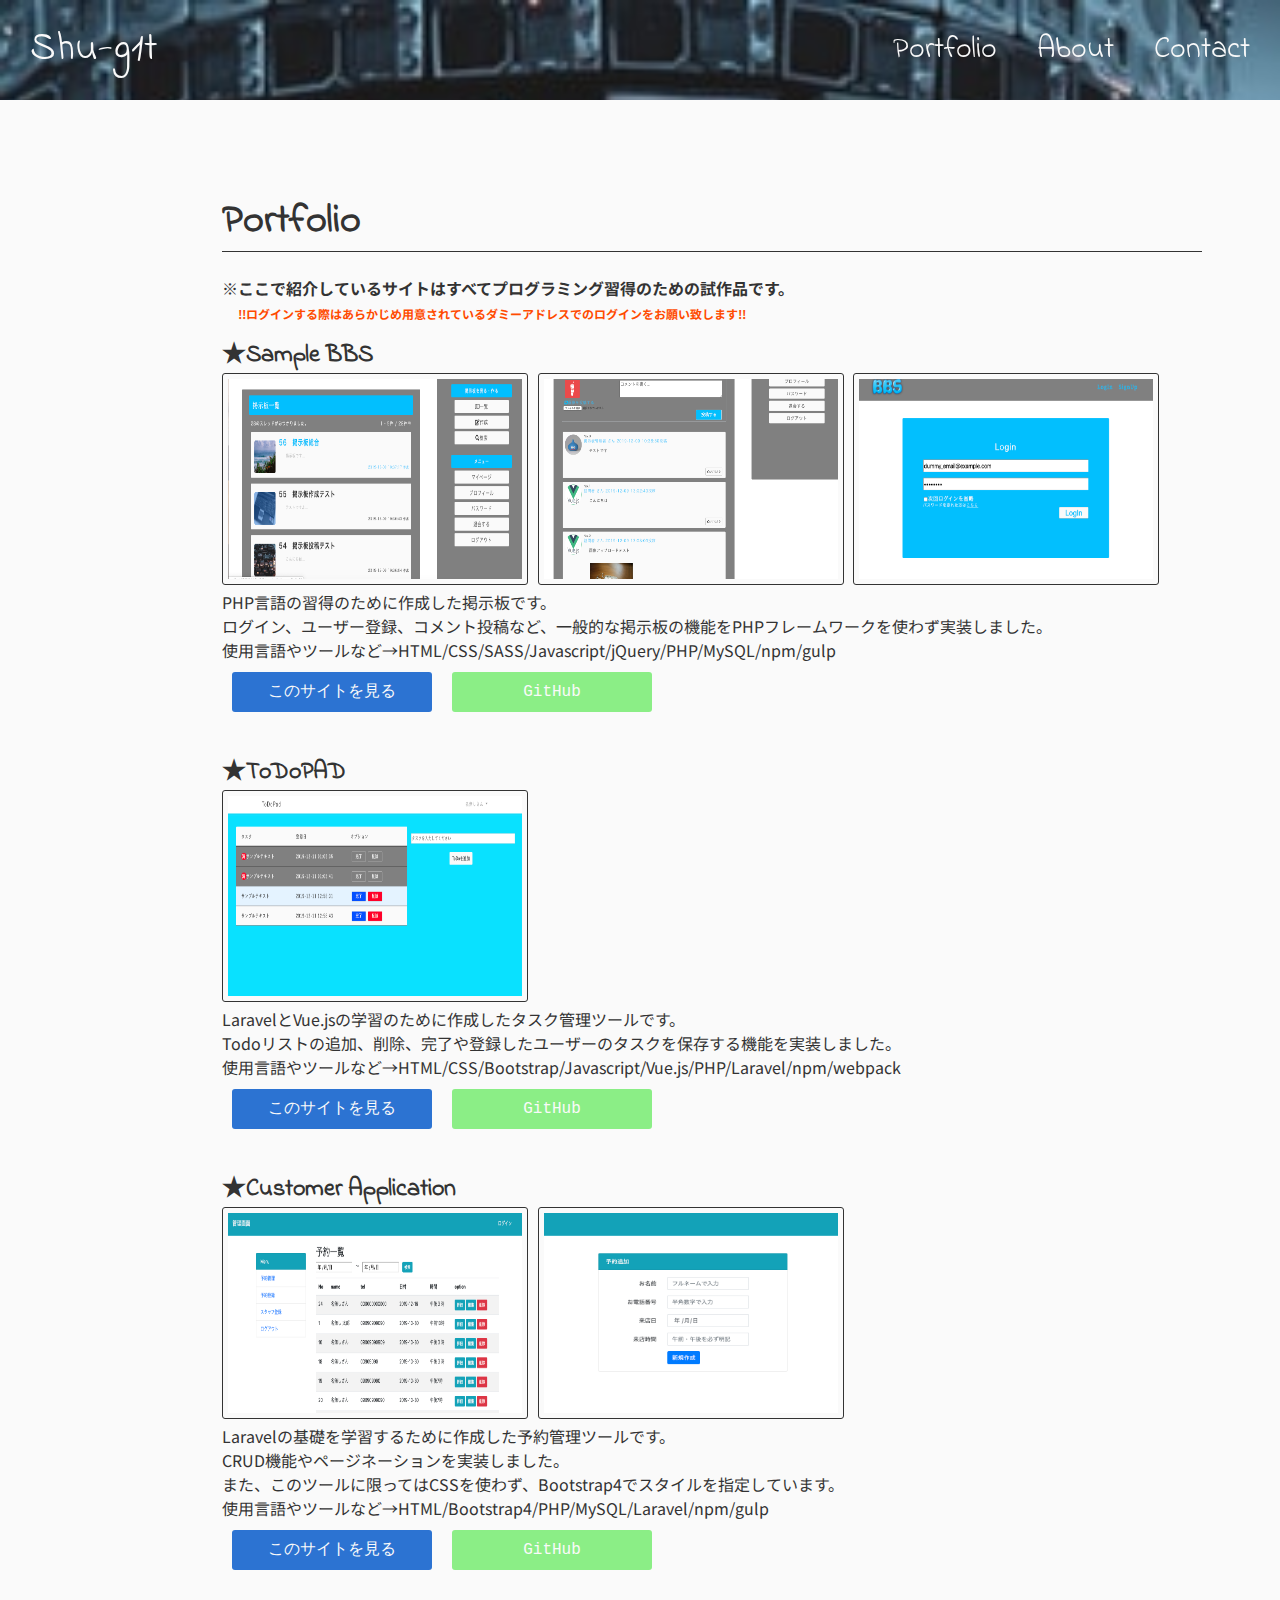
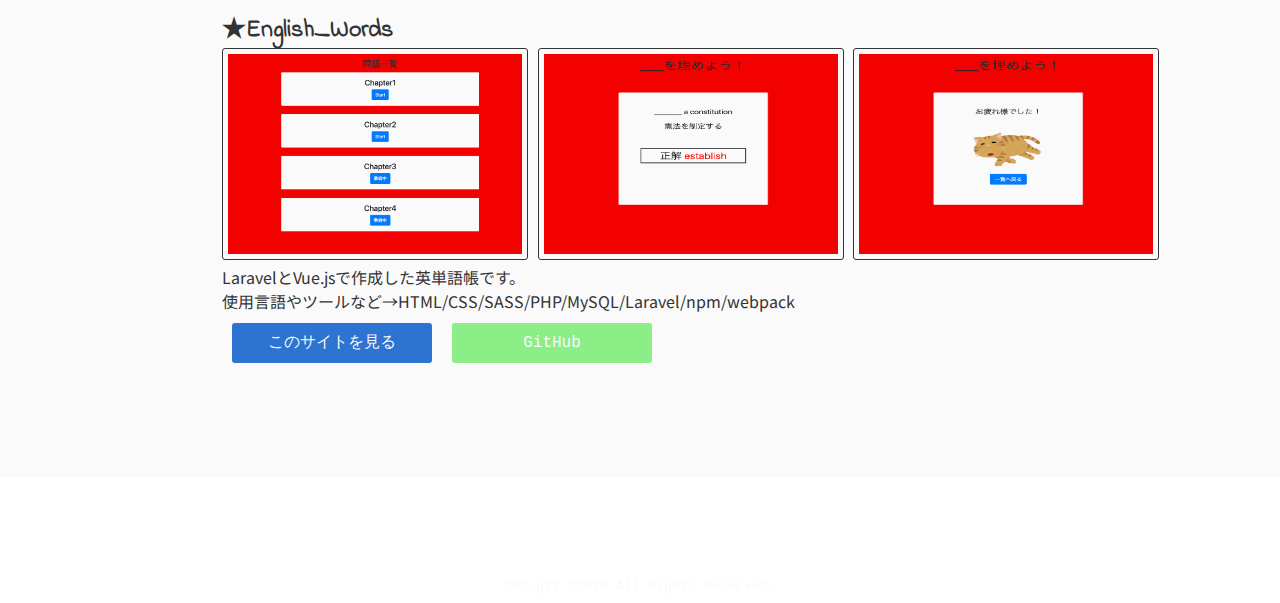
==== index.html @ 9e912536 "Update index.html" ====
<!DOCTYPE html>
<html lang="ja" dir="ltr">
  <head>
    <meta charset="utf-8">
    <link rel="stylesheet" href="portfolio.css">
    <link href="https://fonts.googleapis.com/css?family=Noto+Sans+JP&display=swap" rel="stylesheet">
    <link href="https://fonts.googleapis.com/css?family=Indie+Flower&display=swap" rel="stylesheet">
    <link href="https://fonts.googleapis.com/css?family=Indie+Flower|Sigmar+One&display=swap" rel="stylesheet">
    <link rel="stylesheet" href="https://use.fontawesome.com/releases/v5.1.0/css/all.css" integrity="sha384-lKuwvrZot6UHsBSfcMvOkWwlCMgc0TaWr+30HWe3a4ltaBwTZhyTEggF5tJv8tbt" crossorigin="anonymous">
    <title>ポートフォリオ一覧</title>
  </head>
  <body>

    <!-- ヘッダーはじめ -->
    <header class="js-header-target js-header">
      <div class="header-logo">Shu-g1t</div>
      <nav id="header-right">
        <ul>
          <li><a href="#">Portfolio</a></li>
          <li><a href="about.html">About</a></li>
          <li><a href="#">Contact</a></li>
        </ul>
      </nav>
    </header>
    <!-- ヘッダ終わり -->

    <section class="portfolio_list js-main-target">
      <h1>Portfolio</h1>
      <div class="portfolio_list--wrap">
        <h2>※ここで紹介しているサイトはすべてプログラミング習得のための試作品です。<br>
          &nbsp;&nbsp;&nbsp;&nbsp;<span class="red">!!ログインする際はあらかじめ用意されているダミーアドレスでのログインをお願い致します!!</span>
        </h2>
        <div class="portfolio_list--el">
          <h3>★Sample BBS</h3>
          <img src="images/p_title1.png" alt="">
          <img src="images/p_title1-2.png" alt="">
          <img src="images/p_title1-3.png" alt="">
          <p>PHP言語の習得のために作成した掲示板です。<br>
             ログイン、ユーザー登録、コメント投稿など、一般的な掲示板の機能をPHPフレームワークを使わず実装しました。<br>
             使用言語やツールなど→HTML/CSS/SASS/Javascript/jQuery/PHP/MySQL/npm/gulp
          </p>
          <div class="button-wrap">
            <a class="site-link bg-site" href="#">このサイトを見る</a><a class="site-link bg-git" href="https://github.com/shu-g1t/sample_bbs"><i class="fab fa-github"></i> GitHub</a>
          </div>
        </div>
        <div class="portfolio_list--el">
          <h3>★ToDoPAD</h3>
          <img src="images/p_title3-2.png" alt="">
          <p>LaravelとVue.jsの学習のために作成したタスク管理ツールです。<br>
             Todoリストの追加、削除、完了や登録したユーザーのタスクを保存する機能を実装しました。<br>
             使用言語やツールなど→HTML/CSS/Bootstrap/Javascript/Vue.js/PHP/Laravel/npm/webpack
          </p>
          <div class="button-wrap">
            <a class="site-link bg-site" href="http://dry-crag-92023.herokuapp.com/">このサイトを見る</a><a href="https://github.com/shu-g1t/ToDoPAD" class="site-link bg-git" href="#"><i class="fab fa-github"></i> GitHub</a>
          </div>
        </div>
        <div class="portfolio_list--el">
          <h3>★Customer Application</h3>
          <img src="images/p_title2-1.png" alt="">
          <img src="images/p_title2-2.png" alt="">
          <p>Laravelの基礎を学習するために作成した予約管理ツールです。<br>
             CRUD機能やページネーションを実装しました。<br>
             また、このツールに限ってはCSSを使わず、Bootstrap4でスタイルを指定しています。<br>
             使用言語やツールなど→HTML/Bootstrap4/PHP/MySQL/Laravel/npm/gulp
          </p>
          <div class="button-wrap">
            <a class="site-link bg-site" href="#">このサイトを見る</a><a class="site-link bg-git" href="https://github.com/shu-g1t/Laravel_CRUD"><i class="fab fa-github"></i> GitHub</a>
          </div>
        </div>
        <div class="portfolio_list--el">
          <h3>★English_Words</h3>
          <img src="images/p_title4-1.png" alt="">
          <img src="images/p_title4-2.png" alt="">
          <img src="images/p_title4-3.png" alt="">
          <p>LaravelとVue.jsで作成した英単語帳です。<br>
             使用言語やツールなど→HTML/CSS/SASS/PHP/MySQL/Laravel/npm/webpack
          </p>
          <div class="button-wrap">
            <a class="site-link bg-site" href="#">このサイトを見る</a><a class="site-link bg-git" href="#"><i class="fab fa-github"></i> GitHub</a>
          </div>
        </div>
      </div>


    </section>




    <footer><small>SHU-g1t ©2019 All Rights Reserved.</small></footer>

    <script src="https://ajax.googleapis.com/ajax/libs/jquery/3.4.1/jquery.min.js"></script>
    <script src="app.js"></script>
  </body>
</html>
---- portfolio.css ----
body{
  margin:0;
  font-family: 'Roboto', sans-serif;
  font-family: 'B612 Mono', monospace;
  /* background:#2f3db5;
  color:#dac64a; */
  background-image:url('images/photo-1575552485123-662f42c63be6.jpeg');
  background-size:cover;
  background-attachment: fixed;
  color:#fafafa;
  width:100%;
  overflow-x:hidden;
}
p,h1{
  margin:0;
  padding:0;
}
ul{
  padding:0;
  margin:0;
}
a{
  text-decoration:none;
  color:#fafafa;
}
a:hover{
  text-decoration:underline;
  padding-bottom: 15px;
}
.site-width{
  width:960px;
  margin: 0 auto;
}

header{
  width:100%;
  height:100px;
  line-height:100px;
  font-family: 'Roboto', sans-serif;
  font-family: 'B612 Mono', monospace;
  position:fixed;
  top:0;
}
.header-active{
  background:rgba(105,105,105,0.8);
}

.header-logo{
  font-size:40px;
  float:left;
  display:inline-block;
  font-family: 'Indie Flower', cursive;
  margin-right:30px;
  margin-left:30px;
}
#header-right{
  float:right;
  font-size:30px;
  font-family: 'Indie Flower', cursive;
  margin-right:30px;
  margin-left:30px;
}
#header-right li{
  float:left;
  list-style:none;
  margin-left:40px;
}
#header-right li img{
  cursor:pointer;
}
#main-wrap{
  height:430px;
  margin-top:160px;
}
#main-wrap h1{
  font-size:100px;
  margin-bottom:40px;
  font-family: 'Indie Flower', cursive;
  font-family: 'Sigmar One', cursive;
  line-height:100px;
}
#port-text{
  margin-top:40px;
  line-height:30px;
  font-family: 'Noto Sans JP', sans-serif;
}
#port-button{
  display:inline-block;
  height:40px;
  width:120px;
  line-height:40px;
  text-align:center;
  border-radius:10px;
  margin-top:5px;
  background:#fafafa;

}
#port-button:hover{
  transition:all 1s;
  transform:translateY(-5px);
}

#port-button a{
 /*  color:#2f3db5; */
  text-decoration:none;
  font-family: 'Indie Flower', cursive;
  font-size:30px;
  width:120px;
  height:40px;
  color:#333;
}
#port-button a:hover{
  transition:all 1s;
  transform: translateY(-10px);
}

footer{
  height:30px;
  text-align:center;
  margin-bottom:0;
  margin-top:70px;
}

/* ポートフォリオ一覧 */
.portfolio_list{
  width:100%;
  height:100%;
  background:#fafafa;
  color:#333;
  margin:100px 0px;
  padding:72px;
}

.portfolio_list h1{
  border-bottom:1px solid #333;
  width:980px;
  margin:0 auto;
  padding-top:20px;
  padding-bottom:0px;
  font-size:40px;
  font-family: 'Indie Flower', cursive;
  margin-bottom:24px;
}
.portfolio_list--wrap{
  width:980px;
  margin:0 auto;
}
.portfolio_list--wrap h2{
  font-family: 'Noto Sans JP', sans-serif;
  font-size:16px;
}

.portfolio_list--el{
  width:980px;
  margin:0 auto 32px auto;

}
.portfolio_list--el h3{
  font-family: 'Indie Flower', cursive;
  margin:0px;
  font-size:24px;
}
.portfolio_list--el img{
  height:200px;
  width:30%;
  padding:5px;
  border:1px solid #333;
  border-radius:3px;
}
.portfolio_list--el img:last-child{
  padding-left:0px;
}

.portfolio_list--el p{
  font-family: 'Noto Sans JP', sans-serif;
}



.site-link{
  color:#fafafa;
  margin:10px;
  display:inline-block;
  width:200px;
  height:40px;
  line-height:40px;
  text-align:center;
  border-radius:3px;
}
.site-link:hover{
  padding-bottom:0px;

}
.bg-site{
  background:#2C73D2;
}
.bg-git{
  background:#8BEE86;
}

.red{
  color:#FF4B00;
  font-size:12px;
}
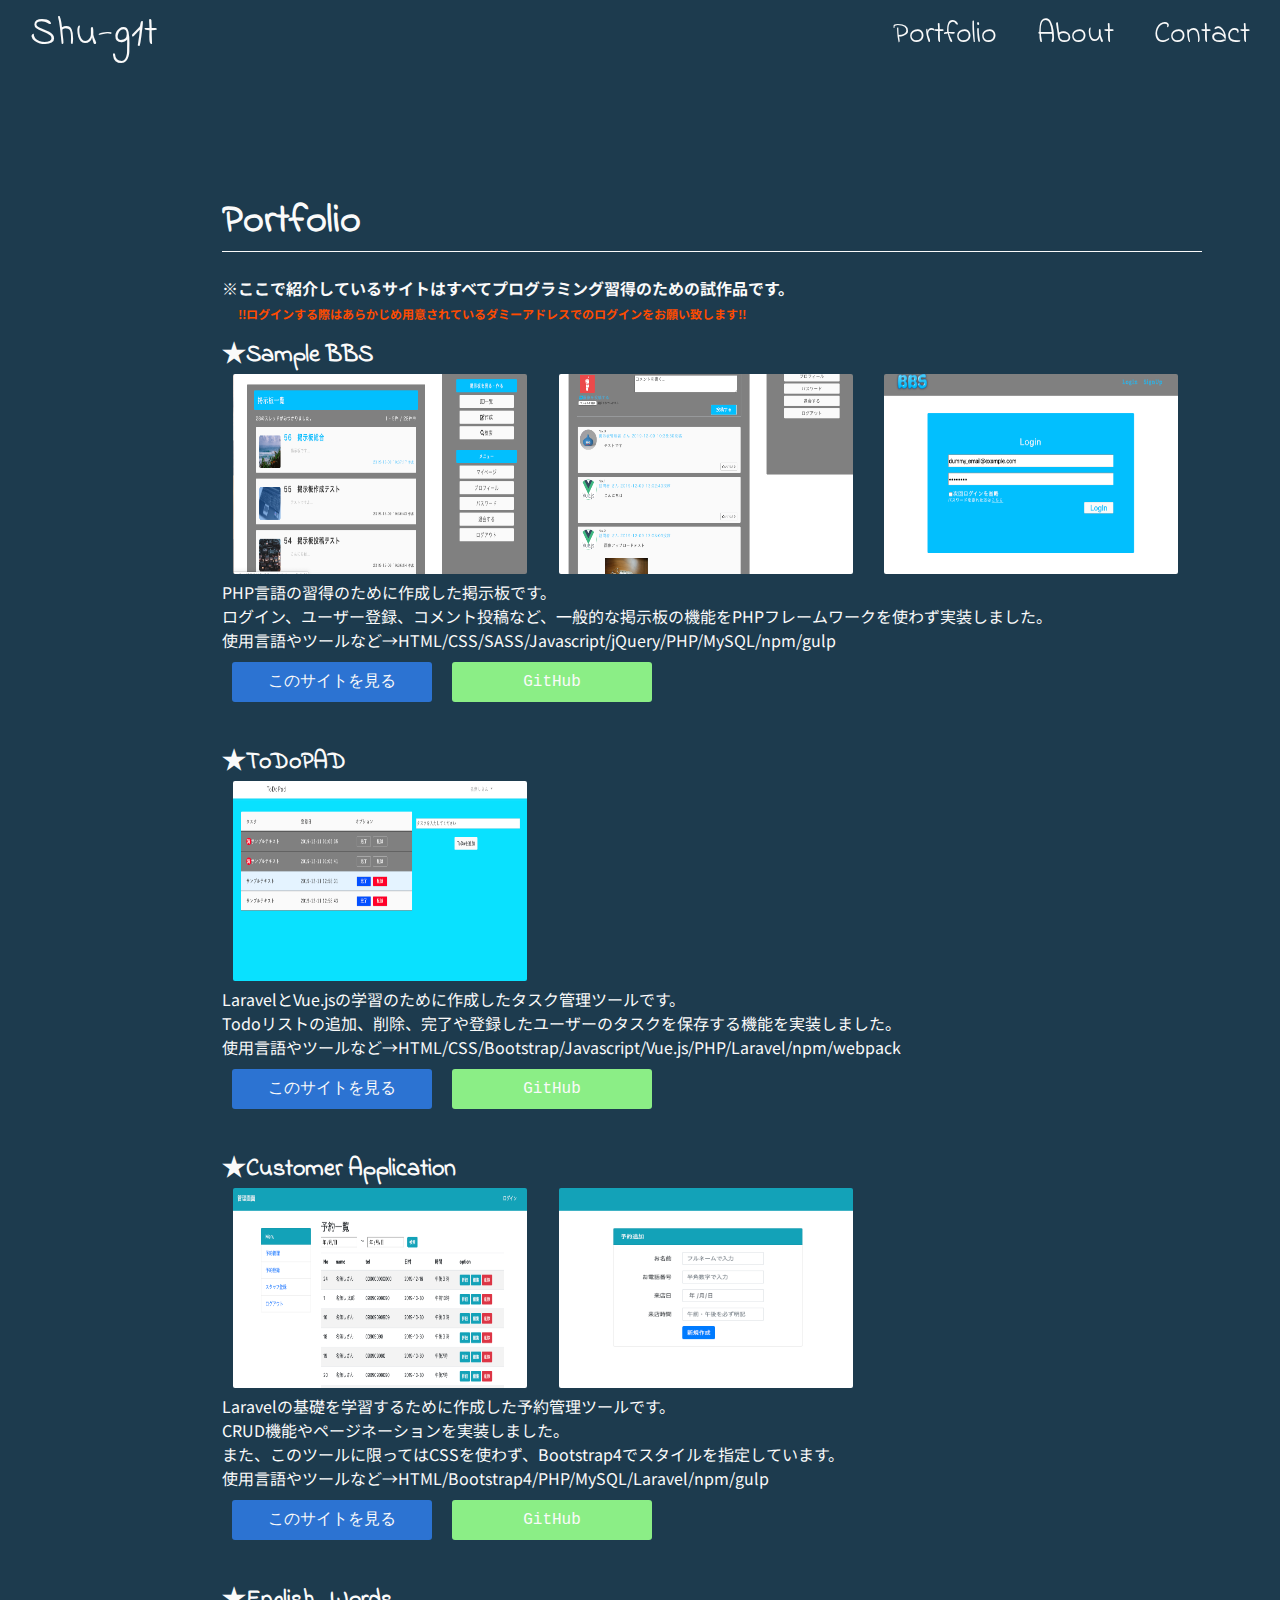
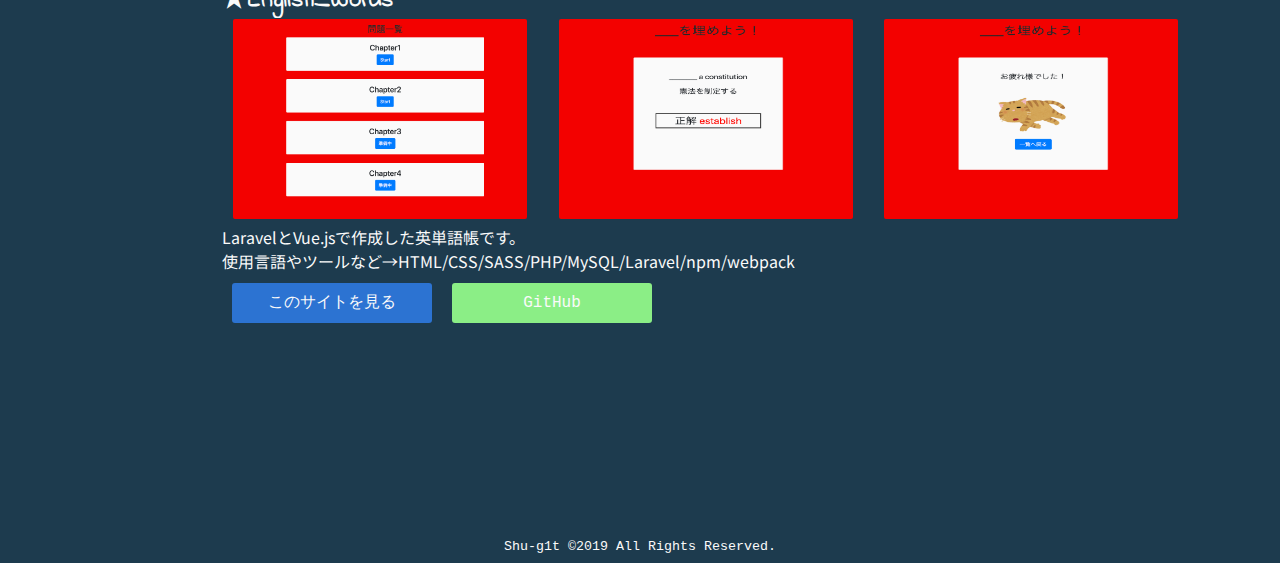
==== commit e2452365: "Update index.html" ====
--- a/index.html
+++ b/index.html
@@ -40,7 +40,7 @@
              使用言語やツールなど→HTML/CSS/SASS/Javascript/jQuery/PHP/MySQL/npm/gulp
           </p>
           <div class="button-wrap">
-            <a class="site-link bg-site" href="#">このサイトを見る</a><a class="site-link bg-git" href="https://github.com/shu-g1t/sample_bbs"><i class="fab fa-github"></i> GitHub</a>
+            <a class="site-link bg-site" href="https://immense-bayou-89144.herokuapp.com/login.php">このサイトを見る</a><a class="site-link bg-git" href="https://github.com/shu-g1t/sample_bbs"><i class="fab fa-github"></i> GitHub</a>
           </div>
         </div>
         <div class="portfolio_list--el">
@@ -64,7 +64,7 @@
              使用言語やツールなど→HTML/Bootstrap4/PHP/MySQL/Laravel/npm/gulp
           </p>
           <div class="button-wrap">
-            <a class="site-link bg-site" href="#">このサイトを見る</a><a class="site-link bg-git" href="https://github.com/shu-g1t/Laravel_CRUD"><i class="fab fa-github"></i> GitHub</a>
+            <a class="site-link bg-site" href="https://shrouded-sierra-33334.herokuapp.com/">このサイトを見る</a><a class="site-link bg-git" href="https://github.com/shu-g1t/Laravel_CRUD"><i class="fab fa-github"></i> GitHub</a>
           </div>
         </div>
         <div class="portfolio_list--el">
@@ -87,7 +87,7 @@
 
 
 
-    <footer><small>SHU-g1t ©2019 All Rights Reserved.</small></footer>
+    <footer><small>Shu-g1t ©2019 All Rights Reserved.</small></footer>
 
     <script src="https://ajax.googleapis.com/ajax/libs/jquery/3.4.1/jquery.min.js"></script>
     <script src="app.js"></script>
--- a/portfolio.css
+++ b/portfolio.css
@@ -4,10 +4,11 @@
   font-family: 'B612 Mono', monospace;
   /* background:#2f3db5;
   color:#dac64a; */
-  background-image:url('images/photo-1575552485123-662f42c63be6.jpeg');
+  /* background-image:url('images/photo-1575552485123-662f42c63be6.jpeg'); */
   background-size:cover;
   background-attachment: fixed;
   color:#fafafa;
+  background-color:#1d3b4e;
   width:100%;
   overflow-x:hidden;
 }
@@ -34,15 +35,15 @@
 
 header{
   width:100%;
-  height:100px;
-  line-height:100px;
+  height:70px;
+  line-height:70px;
   font-family: 'Roboto', sans-serif;
   font-family: 'B612 Mono', monospace;
   position:fixed;
   top:0;
 }
 .header-active{
-  background:rgba(105,105,105,0.8);
+  background:rgba(0,3,5,0.8);
 }
 
 .header-logo{
@@ -125,14 +126,14 @@
 .portfolio_list{
   width:100%;
   height:100%;
-  background:#fafafa;
-  color:#333;
+  background-color:#1d3b4e;
+  color:#fafafa;
   margin:100px 0px;
   padding:72px;
 }
 
 .portfolio_list h1{
-  border-bottom:1px solid #333;
+  border-bottom:1px solid #fafafa;
   width:980px;
   margin:0 auto;
   padding-top:20px;
@@ -163,12 +164,13 @@
 .portfolio_list--el img{
   height:200px;
   width:30%;
-  padding:5px;
-  border:1px solid #333;
+  padding:0px;
+  border:1px solid #1d3b4e;
   border-radius:3px;
+  margin:0px 10px;
 }
 .portfolio_list--el img:last-child{
-  padding-left:0px;
+  margin-right:0px;
 }
 
 .portfolio_list--el p{
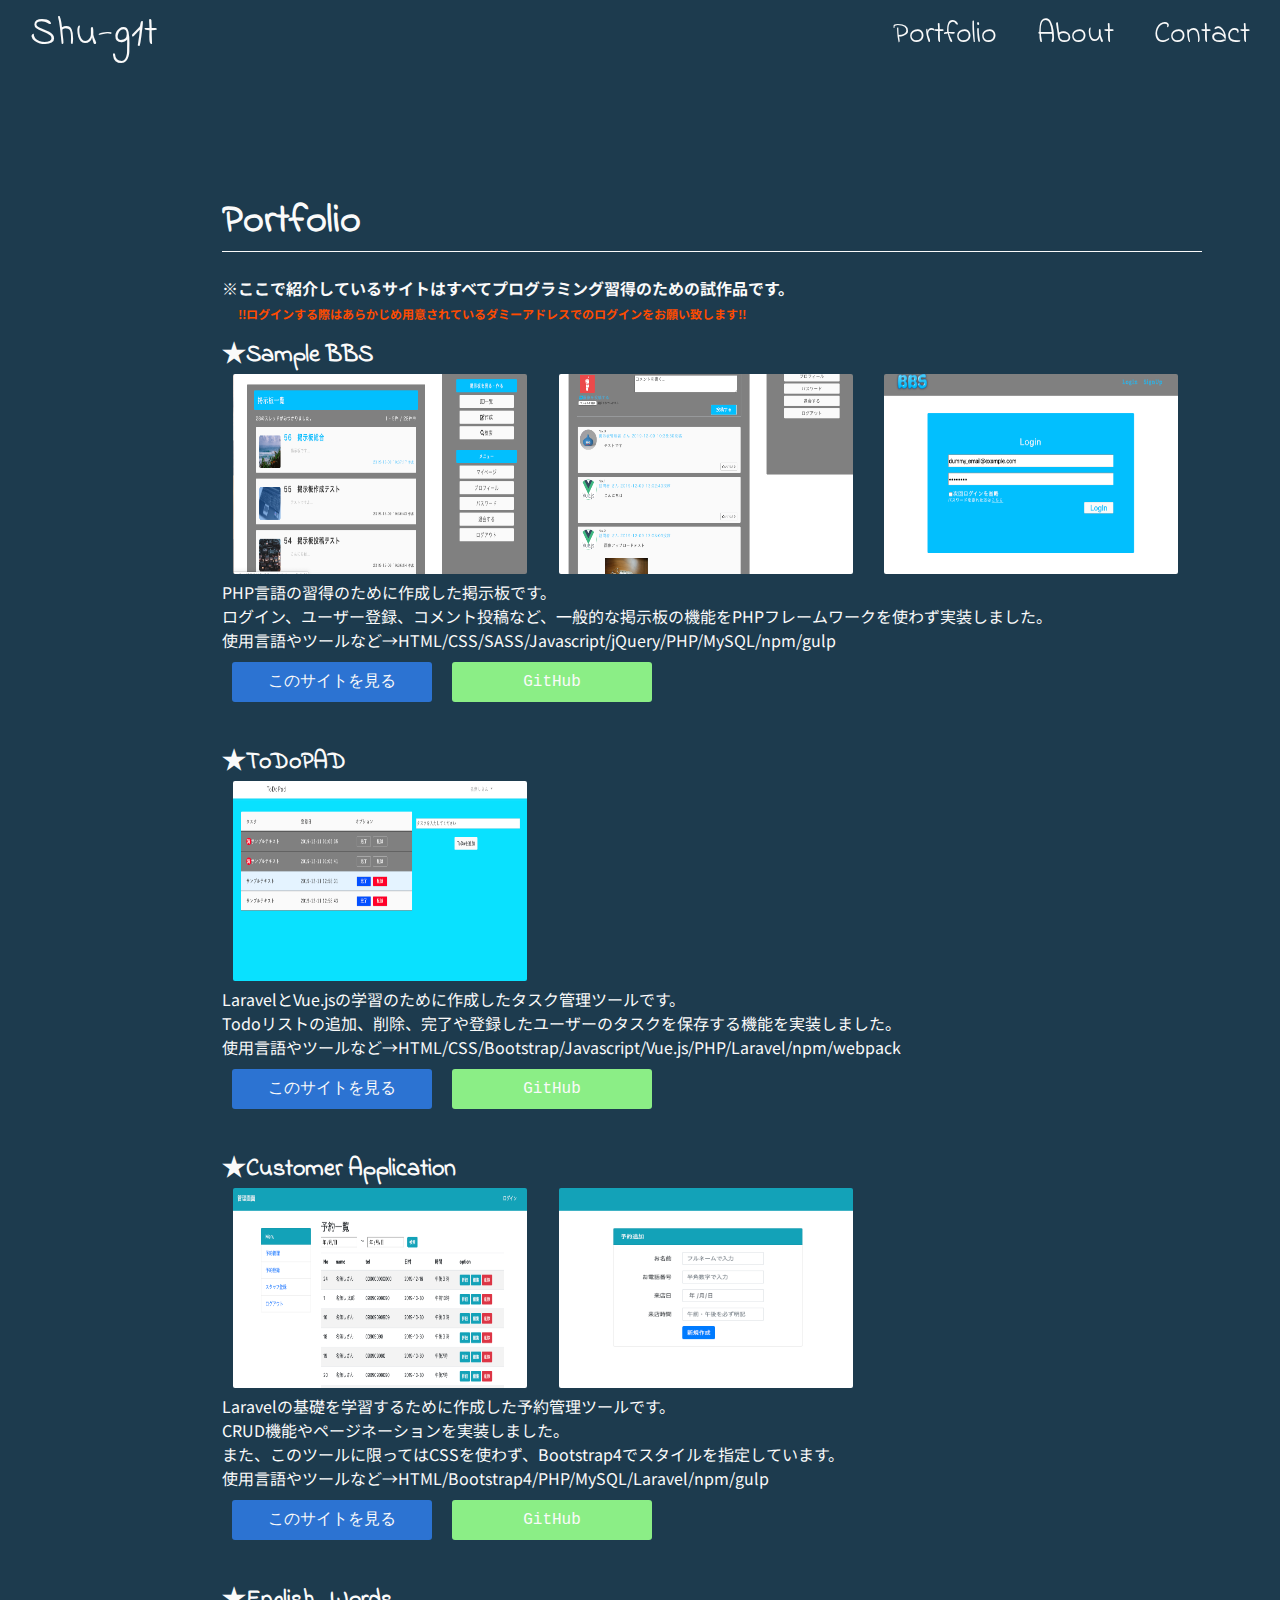
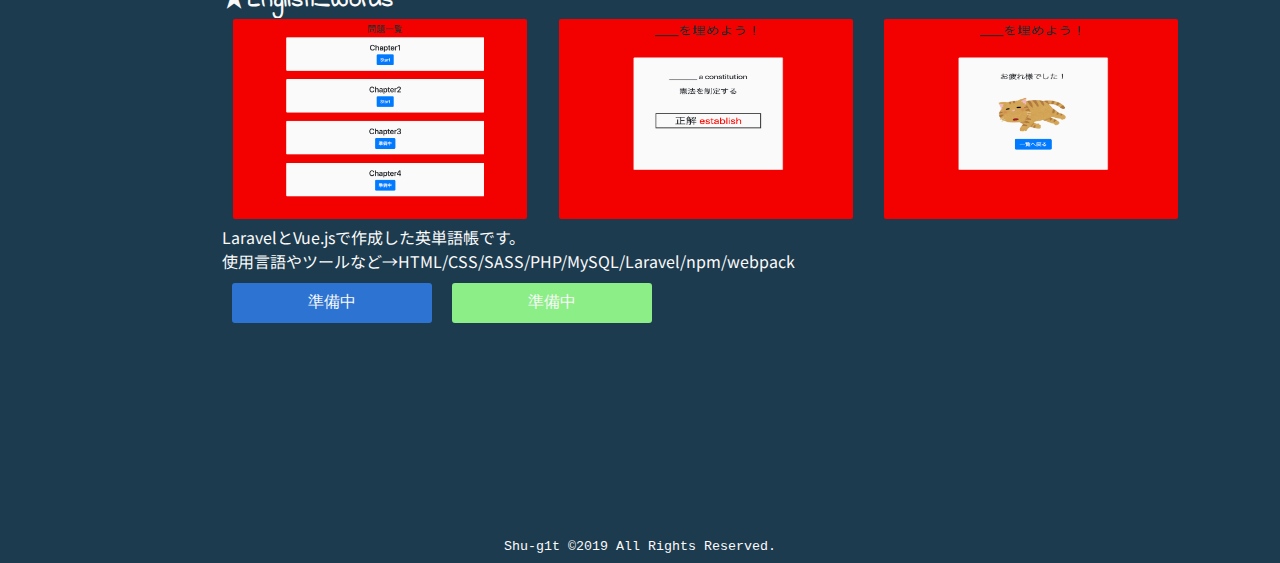
==== commit 89280224: "Update index.html" ====
--- a/index.html
+++ b/index.html
@@ -76,7 +76,7 @@
              使用言語やツールなど→HTML/CSS/SASS/PHP/MySQL/Laravel/npm/webpack
           </p>
           <div class="button-wrap">
-            <a class="site-link bg-site" href="#">このサイトを見る</a><a class="site-link bg-git" href="#"><i class="fab fa-github"></i> GitHub</a>
+            <a class="site-link bg-site" href="#">準備中</a><a class="site-link bg-git" href="#"><i class="fab fa-github"></i> 準備中</a>
           </div>
         </div>
       </div>
--- a/portfolio.css
+++ b/portfolio.css
@@ -43,7 +43,7 @@
   top:0;
 }
 .header-active{
-  background:rgba(0,3,5,0.8);
+  background:rgba(0,3,5,0.5);
 }
 
 .header-logo{
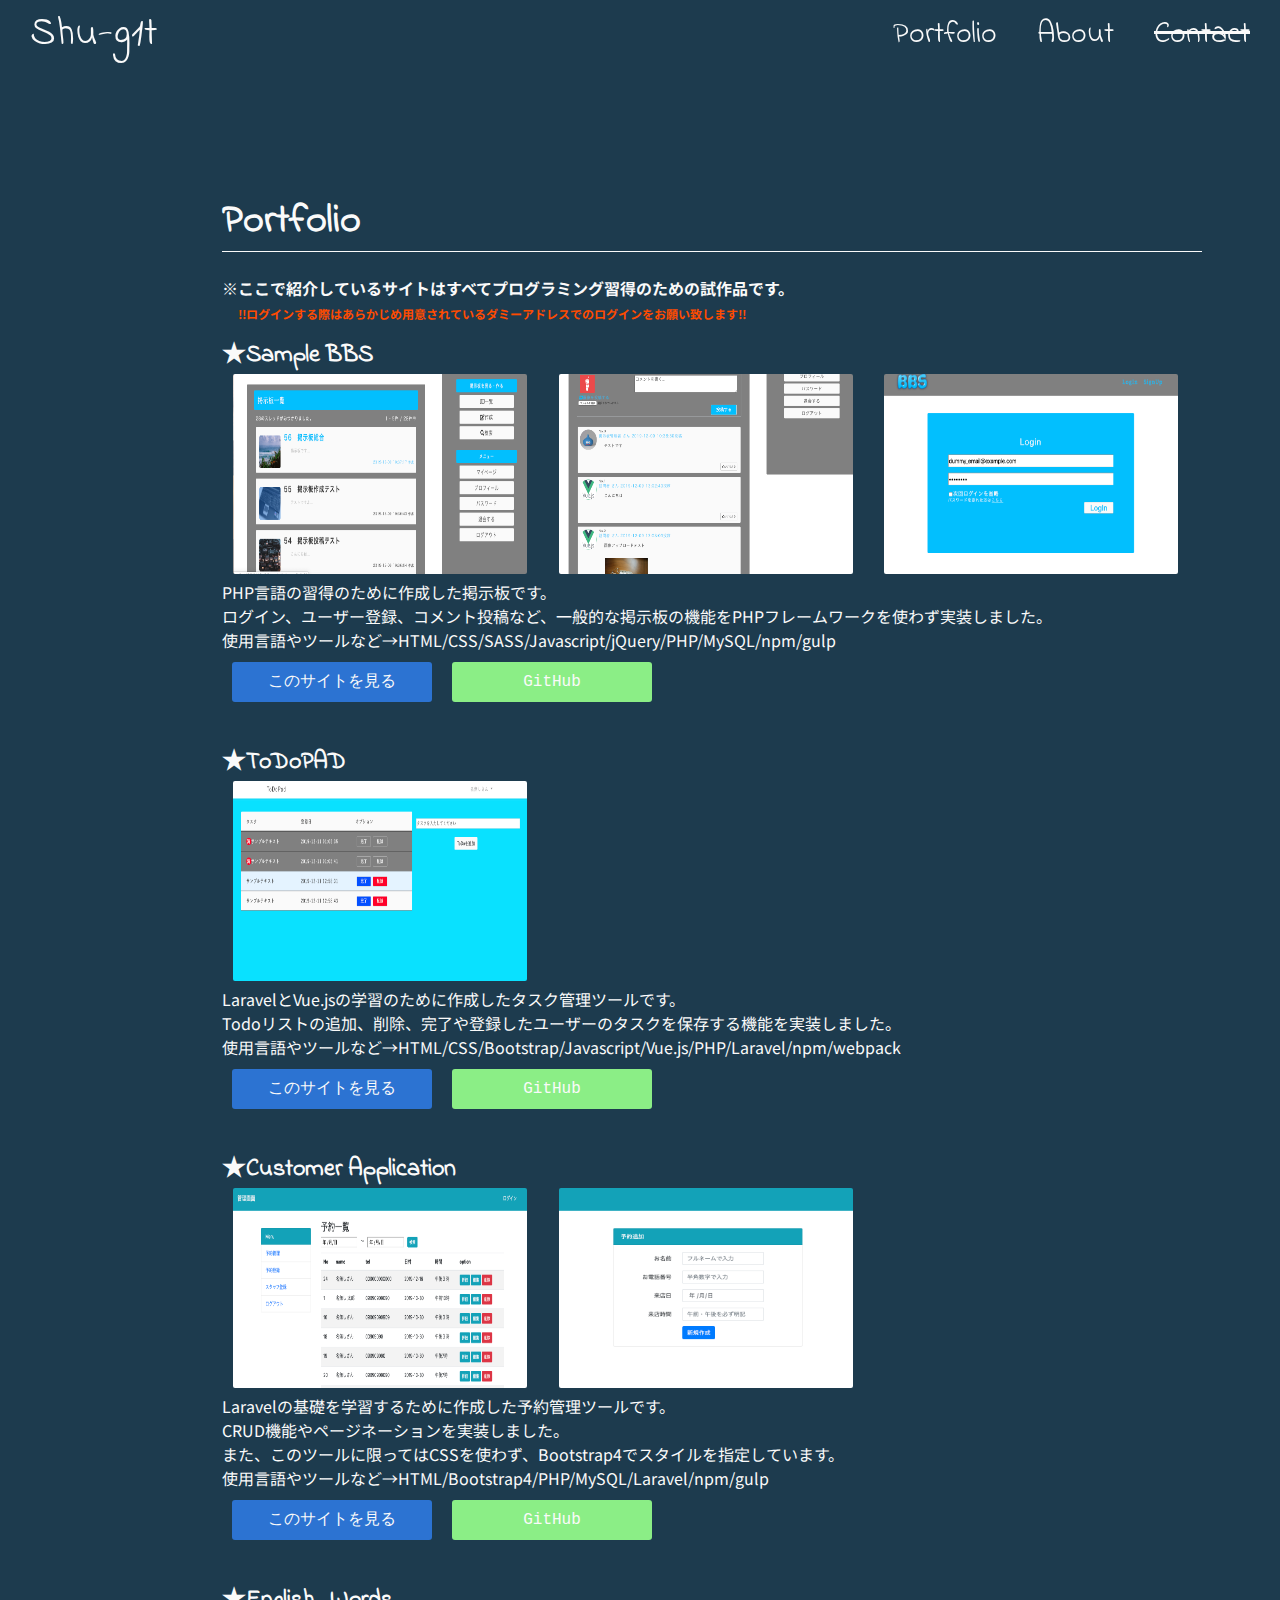
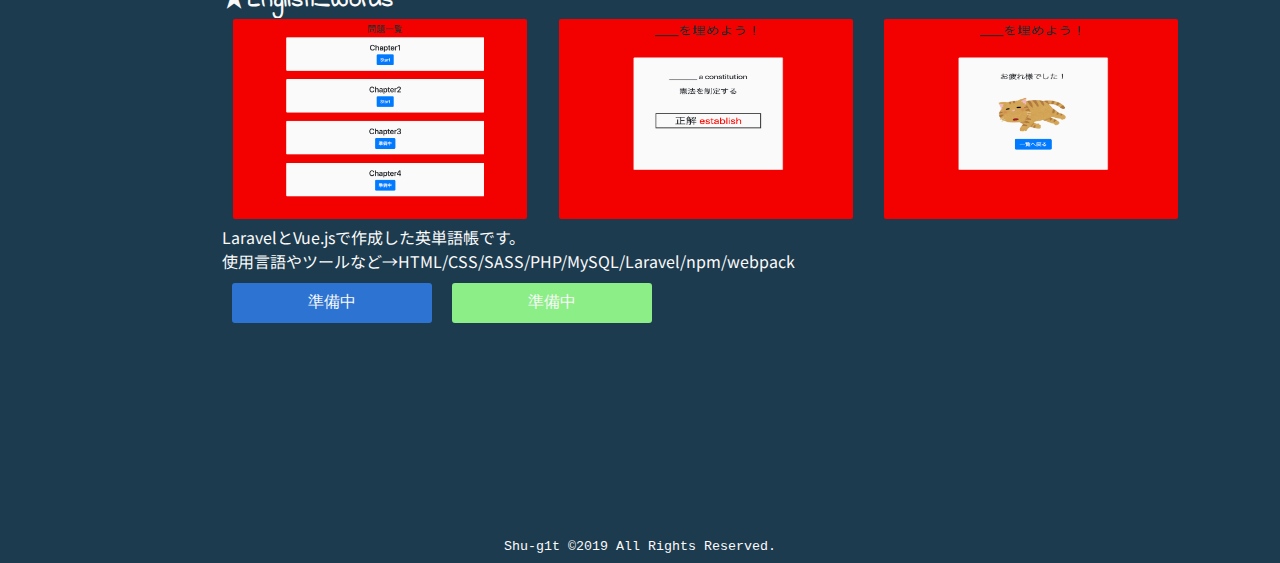
==== commit 4821dd54: "Update index.html" ====
--- a/index.html
+++ b/index.html
@@ -18,7 +18,7 @@
         <ul>
           <li><a href="#">Portfolio</a></li>
           <li><a href="about.html">About</a></li>
-          <li><a href="#">Contact</a></li>
+          <li><a href="#"><strike>Contact</strike></a></li>
         </ul>
       </nav>
     </header>
@@ -40,7 +40,7 @@
              使用言語やツールなど→HTML/CSS/SASS/Javascript/jQuery/PHP/MySQL/npm/gulp
           </p>
           <div class="button-wrap">
-            <a class="site-link bg-site" href="https://immense-bayou-89144.herokuapp.com/login.php">このサイトを見る</a><a class="site-link bg-git" href="https://github.com/shu-g1t/sample_bbs"><i class="fab fa-github"></i> GitHub</a>
+            <a class="site-link bg-site" href="https://immense-bayou-89144.herokuapp.com/login.php" target="_blank">このサイトを見る</a><a class="site-link bg-git" href="https://github.com/shu-g1t/sample_bbs"><i class="fab fa-github"></i> GitHub</a>
           </div>
         </div>
         <div class="portfolio_list--el">
@@ -51,7 +51,7 @@
              使用言語やツールなど→HTML/CSS/Bootstrap/Javascript/Vue.js/PHP/Laravel/npm/webpack
           </p>
           <div class="button-wrap">
-            <a class="site-link bg-site" href="http://dry-crag-92023.herokuapp.com/">このサイトを見る</a><a href="https://github.com/shu-g1t/ToDoPAD" class="site-link bg-git" href="#"><i class="fab fa-github"></i> GitHub</a>
+            <a class="site-link bg-site" href="http://dry-crag-92023.herokuapp.com/" target="_blank">このサイトを見る</a><a href="https://github.com/shu-g1t/ToDoPAD" class="site-link bg-git" href="#"><i class="fab fa-github"></i> GitHub</a>
           </div>
         </div>
         <div class="portfolio_list--el">
@@ -64,7 +64,7 @@
              使用言語やツールなど→HTML/Bootstrap4/PHP/MySQL/Laravel/npm/gulp
           </p>
           <div class="button-wrap">
-            <a class="site-link bg-site" href="https://shrouded-sierra-33334.herokuapp.com/">このサイトを見る</a><a class="site-link bg-git" href="https://github.com/shu-g1t/Laravel_CRUD"><i class="fab fa-github"></i> GitHub</a>
+            <a class="site-link bg-site" href="https://shrouded-sierra-33334.herokuapp.com/" target="_blank">このサイトを見る</a><a class="site-link bg-git" href="https://github.com/shu-g1t/Laravel_CRUD"><i class="fab fa-github"></i> GitHub</a>
           </div>
         </div>
         <div class="portfolio_list--el">
